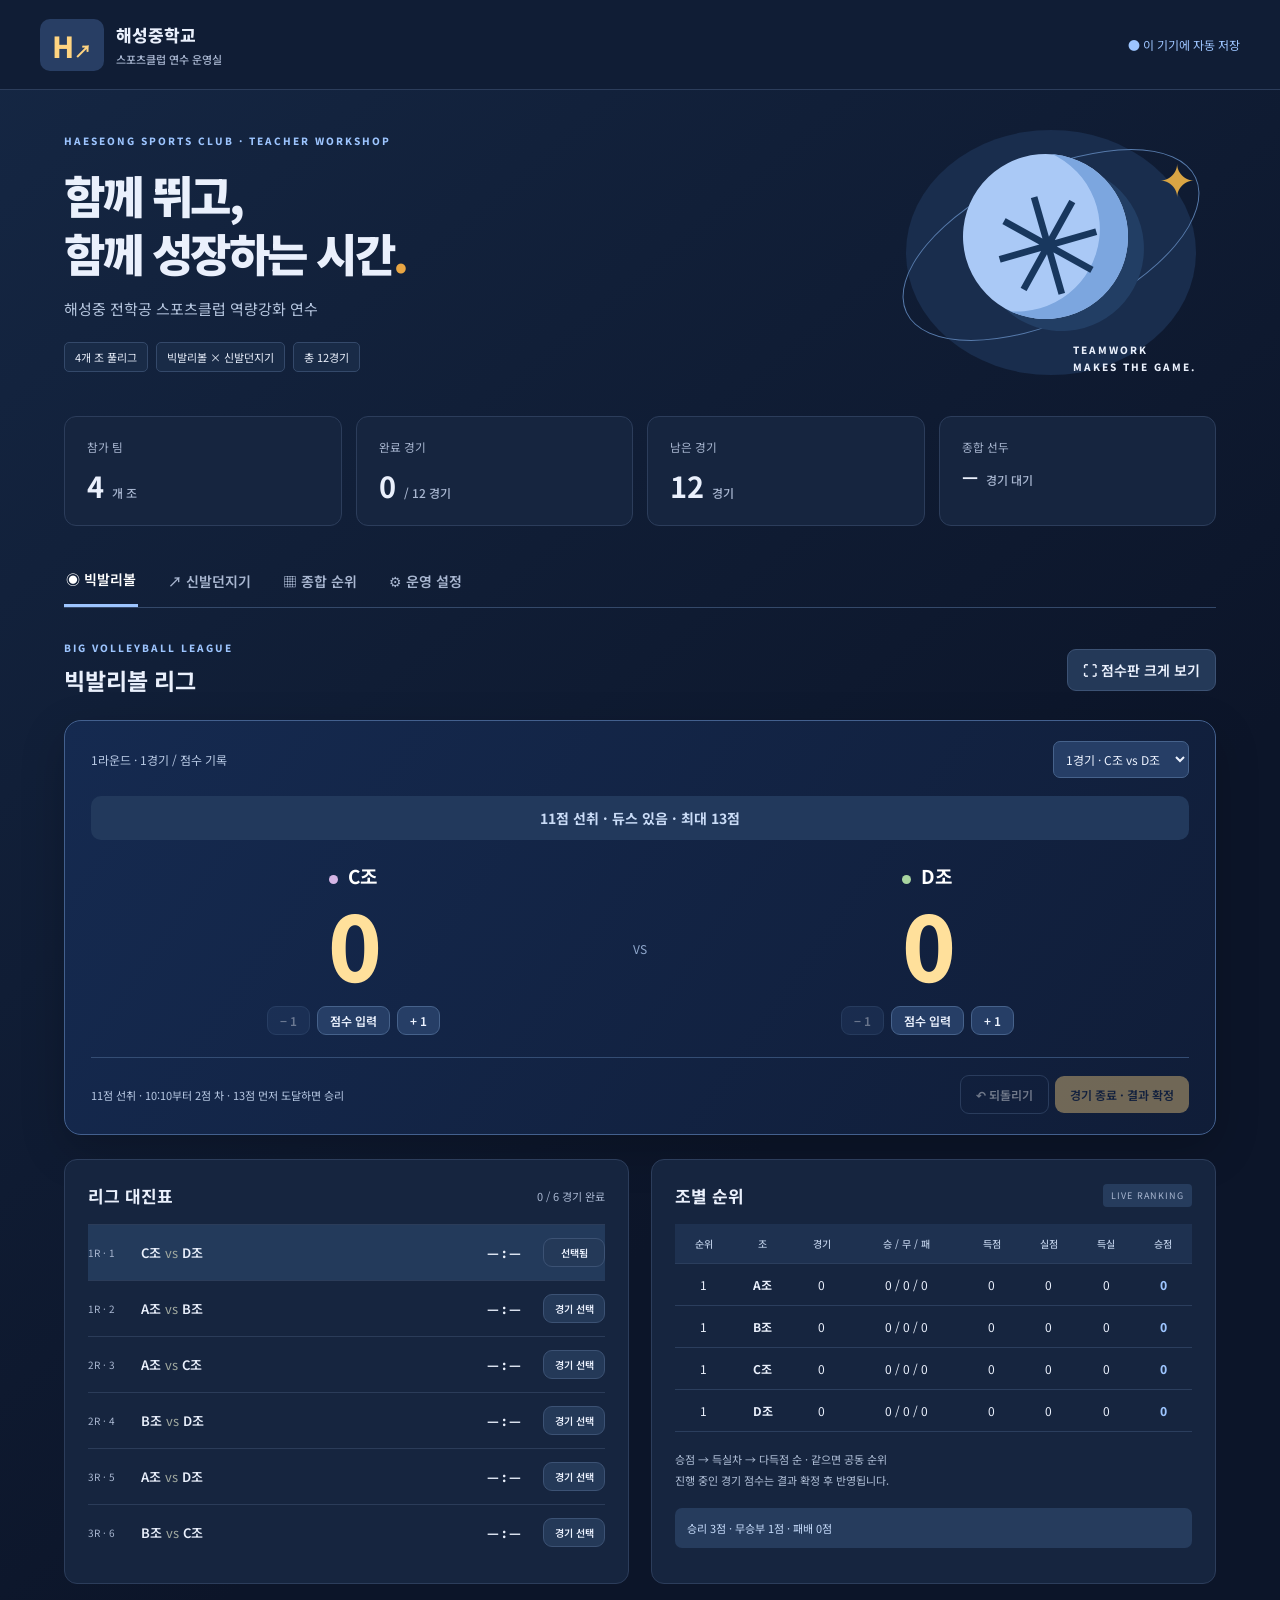
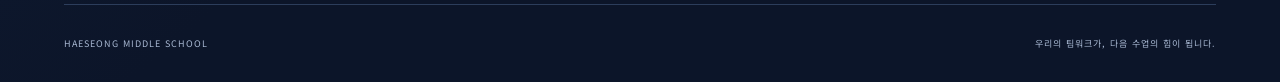
==== haeseong-league/index.html @ 8033c62f "Publish Haeseong sports workshop league app" ====
<!doctype html>
<html lang="ko"><head><meta charset="utf-8"><meta name="viewport" content="width=device-width, initial-scale=1"><meta name="theme-color" content="#101c36"><title>해성중 · 스포츠클럽 리그</title><link rel="stylesheet" href="styles.css"><link rel="stylesheet" href="navy.css"></head>
<body><header class="top"><a class="brand" href="#"><span class="logo">H<span>↗</span></span><span>해성중학교<small>스포츠클럽 연수 운영실</small></span></a><span class="save" id="saveStatus">● 이 기기에 자동 저장</span></header>
<main><section class="hero"><div><div class="eyebrow">HAESEONG SPORTS CLUB · TEACHER WORKSHOP</div><h1>함께 뛰고,<br>함께 성장하는 시간<span>.</span></h1><p>해성중 전학공 스포츠클럽 역량강화 연수</p><div class="tags"><span>4개 조 풀리그</span><span>빅발리볼 × 신발던지기</span><span>총 12경기</span></div></div><div class="hero-art" aria-hidden="true"><div class="orbit"></div><div class="ball">✳</div><span class="art-label">TEAMWORK<br>MAKES THE GAME.</span><span class="star">✦</span></div></section>
<section class="stats" id="stats"></section><nav class="tabs" aria-label="종목 선택"><button class="active" data-tab="volley">◉ 빅발리볼</button><button data-tab="shoe">↗ 신발던지기</button><button data-tab="overall">▦ 종합 순위</button><button data-tab="settings">⚙ 운영 설정</button></nav>
<div id="sportView"><div class="section-heading"><div><span class="eyebrow" id="sportCaption">BIG VOLLEYBALL LEAGUE</span><h2 id="sportTitle">빅발리볼 리그</h2></div><button id="fullScreen">⛶ 점수판 크게 보기</button></div>
<section class="scoreboard" id="scoreboard"><div class="board-top"><span id="matchLabel"></span><select id="matchSelect" aria-label="점수판 경기 선택"></select><button id="exitFull">크게 보기 닫기</button></div><div id="gameOutcome" class="game-outcome" role="status" aria-live="polite"></div><div class="score-teams" id="scoreTeams"></div><div class="board-bottom"><span id="boardHint">점수를 누르면 1점씩 올라갑니다.</span><div><button id="undo">↶ 되돌리기</button><button class="finish" id="finish">경기 종료 · 결과 확정</button></div></div></section>
<div class="league-grid"><section class="panel"><div class="panel-title"><h3>리그 대진표</h3><span id="progress"></span></div><div id="schedule"></div></section><section class="panel"><div class="panel-title"><h3>조별 순위</h3><span class="pill">LIVE RANKING</span></div><div id="standings" class="table-wrap"></div><p class="note">승점 → 득실차 → 다득점 순 · 같으면 공동 순위<br>진행 중인 경기 점수는 결과 확정 후 반영됩니다.</p><div class="rule-box" id="ruleSummary"></div></section></div></div>
<section id="overallView" hidden class="panel"><div class="panel-title"><div><span class="eyebrow">ALL TOGETHER</span><h2>종합 순위</h2></div><button id="csv">결과 CSV 저장</button></div><p class="note">두 종목의 승점을 합산합니다. 종합 승점이 같으면 공동 순위입니다.</p><div id="overallTable" class="table-wrap"></div><button id="print">대진표 · 순위 인쇄</button></section>
<section id="settingsView" hidden class="panel"><h2>연수 운영 설정</h2><p class="note">승점 변경 시 확정된 경기의 순위도 다시 계산합니다.</p><form id="settingsForm"><div class="settings-grid"><label>승리 승점<input id="win" type="number" min="0" max="100" required></label><label>무승부 승점<input id="draw" type="number" min="0" max="100" required></label><label>패배 승점<input id="loss" type="number" min="0" max="100" required></label></div><button class="primary">설정 저장</button></form><div class="help"><h3>운영 방법</h3><p>① 대진표에서 경기를 선택합니다. ② 점수판 또는 점수 직접 입력으로 기록합니다. ③ 경기 종료 후 결과를 확정하면 승점과 순위가 갱신됩니다.</p><p>신발던지기는 현장에서 정한 방식으로 집계한 조별 점수를 입력하세요. 빅발리볼은 11점 선취, 10:10부터 2점 차로 승리하며 최대 13점까지만 진행합니다. 12:12에서는 다음 1점으로 승리합니다. 승리 표시 후 결과 확정 버튼을 누르면 승점에 반영됩니다. 신발던지기는 높은 점수가 승리하며 동점 확정을 허용합니다.</p><p>기록은 현재 브라우저에 저장됩니다. 다른 기기와 자동 공유되지 않으므로 백업 파일을 활용하세요.</p></div><div class="actions"><button id="backup">기록 백업</button><label class="file-button">백업 불러오기<input type="file" id="restore" accept="application/json,.json" hidden></label><button class="danger" id="reset">전체 기록 초기화</button></div></section>
<section id="printArea"></section><footer>HAESEONG MIDDLE SCHOOL <span>우리의 팀워크가, 다음 수업의 힘이 됩니다.</span></footer></main><div id="toast" role="status"></div><script src="league.js"></script><script src="app.js"></script></body></html>
---- haeseong-league/styles.css ----
@import url('https://fonts.googleapis.com/css2?family=Noto+Sans+KR:wght@400;500;600;700;800;900&display=swap');
:root{--ink:#18332b;--green:#22654b;--paper:#f5f6f0;--muted:#79847b;--line:#e3e7dd}*{box-sizing:border-box}body{margin:0;background:var(--paper);color:var(--ink);font-family:'Noto Sans KR',system-ui,sans-serif;font-size:14px}button,input,select{font:inherit}button,.file-button{cursor:pointer;border:1px solid #dce3d8;border-radius:9px;background:white;color:var(--ink);padding:10px 15px;font-weight:600}button:hover,.file-button:hover{filter:brightness(.95)}button:disabled{opacity:.4;cursor:default}button:focus-visible,a:focus-visible,input:focus-visible{outline:3px solid #dfa636;outline-offset:3px}button.primary{background:var(--green);color:white}.top{height:90px;border-bottom:1px solid var(--line);display:flex;align-items:center;justify-content:space-between;padding:0 max(24px,calc((100vw - 1200px)/2))}.brand{display:flex;align-items:center;gap:12px;text-decoration:none;color:var(--ink);font-weight:800;font-size:17px}.brand small{display:block;font-size:11px;color:var(--muted);font-weight:500;margin-top:4px}.logo{background:var(--ink);color:#e7fba8;border-radius:10px;padding:5px 12px;font-size:29px}.logo span{font-size:18px}.save{font-size:12px;color:var(--green)}main{max-width:1200px;margin:auto;padding:38px 24px 0}.hero{display:flex;justify-content:space-between;align-items:center;min-height:272px;padding:0 20px 24px 0;overflow:hidden}.eyebrow{font-size:10px;font-weight:800;letter-spacing:2px;color:var(--green)}h1{font-size:45px;letter-spacing:-2.5px;line-height:1.3;margin:18px 0 12px;font-weight:900}h1 span{color:#e9a643}.hero p{color:#667468;font-size:15px}.tags{display:flex;gap:8px;margin-top:23px}.tags span{border:1px solid #dbe1d4;padding:6px 10px;border-radius:5px;font-size:11px}.hero-art{position:relative;width:290px;height:245px;background:#edf0e4;border-radius:50%}.ball{position:absolute;left:57px;top:24px;width:165px;height:165px;border-radius:50%;background:#d9eea0;box-shadow:inset -25px -15px 0 #c5de88,12px 16px 0 #dce2cf;font-size:138px;line-height:165px;text-align:center;color:#254b35;transform:rotate(-16deg)}.orbit{position:absolute;width:320px;height:150px;border:1px solid #aabb9d;transform:rotate(-25deg);border-radius:50%;top:40px;left:-15px}.star{position:absolute;right:0;top:15px;color:#d9a544;font-size:45px}.art-label{position:absolute;bottom:0;right:0;letter-spacing:2px;font-size:10px;line-height:1.7;font-weight:800}.stats{display:grid;grid-template-columns:repeat(4,1fr);gap:14px;margin:16px 0 28px}.stat{background:white;border:1px solid var(--line);border-radius:12px;padding:19px 22px}.stat small{color:var(--muted)}.stat strong{display:block;font-size:29px;margin-top:8px}.stat strong span{font-size:12px;font-weight:500;color:var(--muted);margin-left:8px}.tabs{display:flex;border-bottom:1px solid #d7ded0;gap:28px;margin-bottom:28px}.tabs button{border:0;background:none;border-radius:0;color:var(--muted);padding:15px 2px}.tabs button.active{color:var(--ink);border-bottom:3px solid var(--green)}.section-heading,.panel-title{display:flex;justify-content:space-between;align-items:center;gap:12px;margin-bottom:16px}h2{font-size:23px;margin:7px 0}h3{font-size:17px;margin:0}.scoreboard{background:#17362d;color:#fff;border-radius:17px;overflow:hidden;margin-bottom:24px;padding:20px 26px}.board-top{display:flex;justify-content:space-between;align-items:center;gap:10px;font-size:12px;color:#bfd2c2}.board-top select{background:#29473b;border:1px solid #526858;color:white;border-radius:7px;padding:8px;max-width:60%}.score-teams{display:grid;grid-template-columns:1fr 50px 1fr;align-items:center;text-align:center;padding:22px 0}.versus{font-size:12px;color:#7f9b8a}.team-label{font-size:19px;font-weight:700}.team-label i{display:inline-block;width:9px;height:9px;border-radius:50%;margin-right:10px;background:var(--team)}.score{display:block;margin:auto;border:0;background:none;color:#e5f6b3;font-size:90px;line-height:1.2;font-weight:800;letter-spacing:-3px;padding:0 24px}.adjust{display:flex;justify-content:center;gap:7px;margin-top:9px}.adjust button{background:#29483c;color:#d6e5da;border-color:#3f5c4b;padding:5px 12px;font-size:12px}.board-bottom{border-top:1px solid #355345;padding-top:17px;display:flex;align-items:center;justify-content:space-between;gap:15px;font-size:11px;color:#a9c2b2}.board-bottom button{background:transparent;border-color:#456151;color:white;font-size:12px}.board-bottom .finish{background:#dff1ae;color:#193528;border:0;margin-left:6px}.league-grid{display:grid;grid-template-columns:1fr 1fr;gap:22px}.panel{background:white;border:1px solid var(--line);border-radius:13px;padding:23px}.panel-title>span{font-size:11px;color:var(--muted)}.pill{background:#eff4e8;padding:5px 8px;border-radius:4px;font-size:9px!important;letter-spacing:1px}.match{display:grid;grid-template-columns:45px 1fr 62px 62px;gap:8px;align-items:center;padding:13px 0;border-top:1px solid #edf0e8}.match .round{font-size:10px;color:var(--muted)}.match .teams{font-size:13px;font-weight:600}.match .result{font-size:13px;font-weight:800;text-align:center}.match button{font-size:10px;padding:6px}.match.selected{background:#f3f7ec}.match.done .result{color:var(--green)}.table-wrap{overflow:auto}table{width:100%;border-collapse:collapse;white-space:nowrap;font-size:12px;text-align:center}th{font-size:10px;color:var(--muted);font-weight:500;background:#f7f8f4}th,td{padding:12px 6px;border-bottom:1px solid #eef1e8}td:last-child{font-weight:800;color:var(--green)}.note{font-size:11px;line-height:1.9;color:var(--muted);margin:17px 0}.rule-box{padding:12px;background:#f4f6ed;border-radius:7px;font-size:11px;color:#5b7057}.settings-grid{display:grid;grid-template-columns:repeat(3,1fr);gap:18px;margin:25px 0}label input{display:block;padding:10px;border:1px solid var(--line);border-radius:8px;width:100%;margin-top:8px}.help{max-width:750px;line-height:1.9;margin:30px 0;color:#657363}.actions{display:flex;gap:10px;flex-wrap:wrap}.danger{color:#b33f38}footer{display:flex;justify-content:space-between;font-size:9px;color:#8a9589;letter-spacing:1px;padding:32px 0;margin-top:20px;border-top:1px solid var(--line)}#toast{position:fixed;bottom:24px;left:50%;transform:translateX(-50%);background:#102b22;color:white;padding:13px 22px;border-radius:10px;z-index:100;display:none}#exitFull,#printArea{display:none}.scoreboard:fullscreen{display:flex;flex-direction:column;justify-content:space-around;border-radius:0;padding:4vh 5vw}.scoreboard:fullscreen .score{font-size:25vh}.scoreboard:fullscreen .team-label{font-size:5vh}.scoreboard:fullscreen #exitFull{display:block}.scoreboard:fullscreen .board-bottom{font-size:16px}[hidden]{display:none!important}@media(max-width:750px){main{padding:25px 16px 0}.top{padding:0 16px;height:76px}.save{font-size:9px}.hero{min-height:240px;padding-right:0}.hero-art{display:none}h1{font-size:36px}.stats{grid-template-columns:repeat(2,1fr);gap:10px}.stat{padding:14px}.tabs{gap:0;justify-content:space-between}.tabs button{font-size:12px}.league-grid{grid-template-columns:1fr}.scoreboard{padding:18px 14px}.score{font-size:72px}.board-bottom{align-items:flex-start;flex-direction:column}.board-bottom>div{width:100%;display:flex}.finish{flex:1}.section-heading>button{font-size:10px;padding:8px}.panel{padding:18px}footer{line-height:1.9;flex-direction:column}.settings-grid{gap:10px}.tags{gap:5px}.tags span{font-size:10px}.score-teams{grid-template-columns:1fr 20px 1fr}}
@media print{body{background:white}.top,.hero,.stats,.tabs,#sportView,#overallView,#settingsView,footer,#toast{display:none!important}#printArea{display:block}main{max-width:none;padding:0}#printArea section{break-inside:avoid;margin-bottom:25px}th,td{padding:7px}h1{font-size:24px}}
.app-dialog{border:0;border-radius:16px;max-width:440px;width:90%;padding:26px;color:#18332b;box-shadow:0 20px 90px #0004}.app-dialog::backdrop{background:#102b2299}.app-dialog p{white-space:pre-line;line-height:1.9;margin-top:0}.app-dialog input{width:100%;padding:12px;margin-bottom:20px;border:1px solid #ccd5c5;border-radius:8px}.app-dialog .actions{justify-content:flex-end}.app-dialog button:last-child{background:#22654b;color:white}
---- haeseong-league/navy.css ----
:root{--ink:#eaf0fc;--green:#9dc5ff;--paper:#0c1529;--muted:#a9b7d1;--line:#2c3d5b}
body{background:linear-gradient(140deg,#152744,#0c1529 65%);min-height:100vh}.top{background:#101d35}.logo{background:#283e64;color:#ffd481}.hero p,.help{color:#b6c6df}.hero-art{background:#192d4d}.ball{background:#aac9f6;color:#18375e;box-shadow:inset -25px -15px 0 #7ca6df,12px 16px 0 #223e64}.orbit{border-color:#577bac}.tags span,.tabs{border-color:#34496a}.tags span{background:#192b47}.stat,.panel{background:#16253f;border-color:#2c3d5b}button,.file-button{background:#243958;color:#edf3ff;border-color:#3c5274}.tabs button.active{color:#fff}.scoreboard{background:linear-gradient(125deg,#152a50,#101d38);border:1px solid #43608e;box-shadow:0 15px 45px #0003}.board-top,.board-bottom{color:#b8c9e4}.board-top select,.adjust button{background:#263e66;border-color:#46628b;color:#edf3ff}.score{color:#ffe09b}.score:disabled{opacity:1}.versus{color:#91a9ce}.board-bottom{border-color:#344d74}.board-bottom button{border-color:#50688e}.board-bottom .finish{background:#ffd582;color:#162543}.pill,.rule-box{background:#263c5d;color:#c8ddfc}.match{border-color:#2b3c59}.match.selected{background:#233a5b}.match.done .result{color:#ffd582}th{background:#1e3150;color:#b9c9e2}th,td{border-color:#2b3e5d}.help,.note{color:#b1c0d8}.settings-grid input,.app-dialog input{background:#10203a;color:#f2f6ff;border-color:#40597e}.app-dialog{background:#1b2f4f;color:#f0f5ff}.app-dialog::backdrop{background:#060f22bb}.app-dialog button:last-child,button.primary{background:#a9ceff;color:#14233e}#toast{background:#324d76;color:#fff}.danger{color:#ffb3af}footer{color:#a8b8d2}.game-outcome{margin:18px 0 0;padding:12px 16px;border-radius:10px;text-align:center;background:#22395c;color:#cadcf7;font-size:14px;font-weight:700}.game-outcome.deuce{background:#3b3158;color:#edd2ff;border:1px solid #9475c3}.game-outcome.won{background:#ffda8b;color:#14233d;font-size:25px;font-weight:900;box-shadow:0 0 25px #ffd58222}.scoreboard:fullscreen .game-outcome.won{font-size:5vh}.scoreboard:fullscreen .score{font-size:22vh}@media print{body{background:white;color:#14233e}th{background:#eee;color:#333}td:last-child{color:#14233e}}
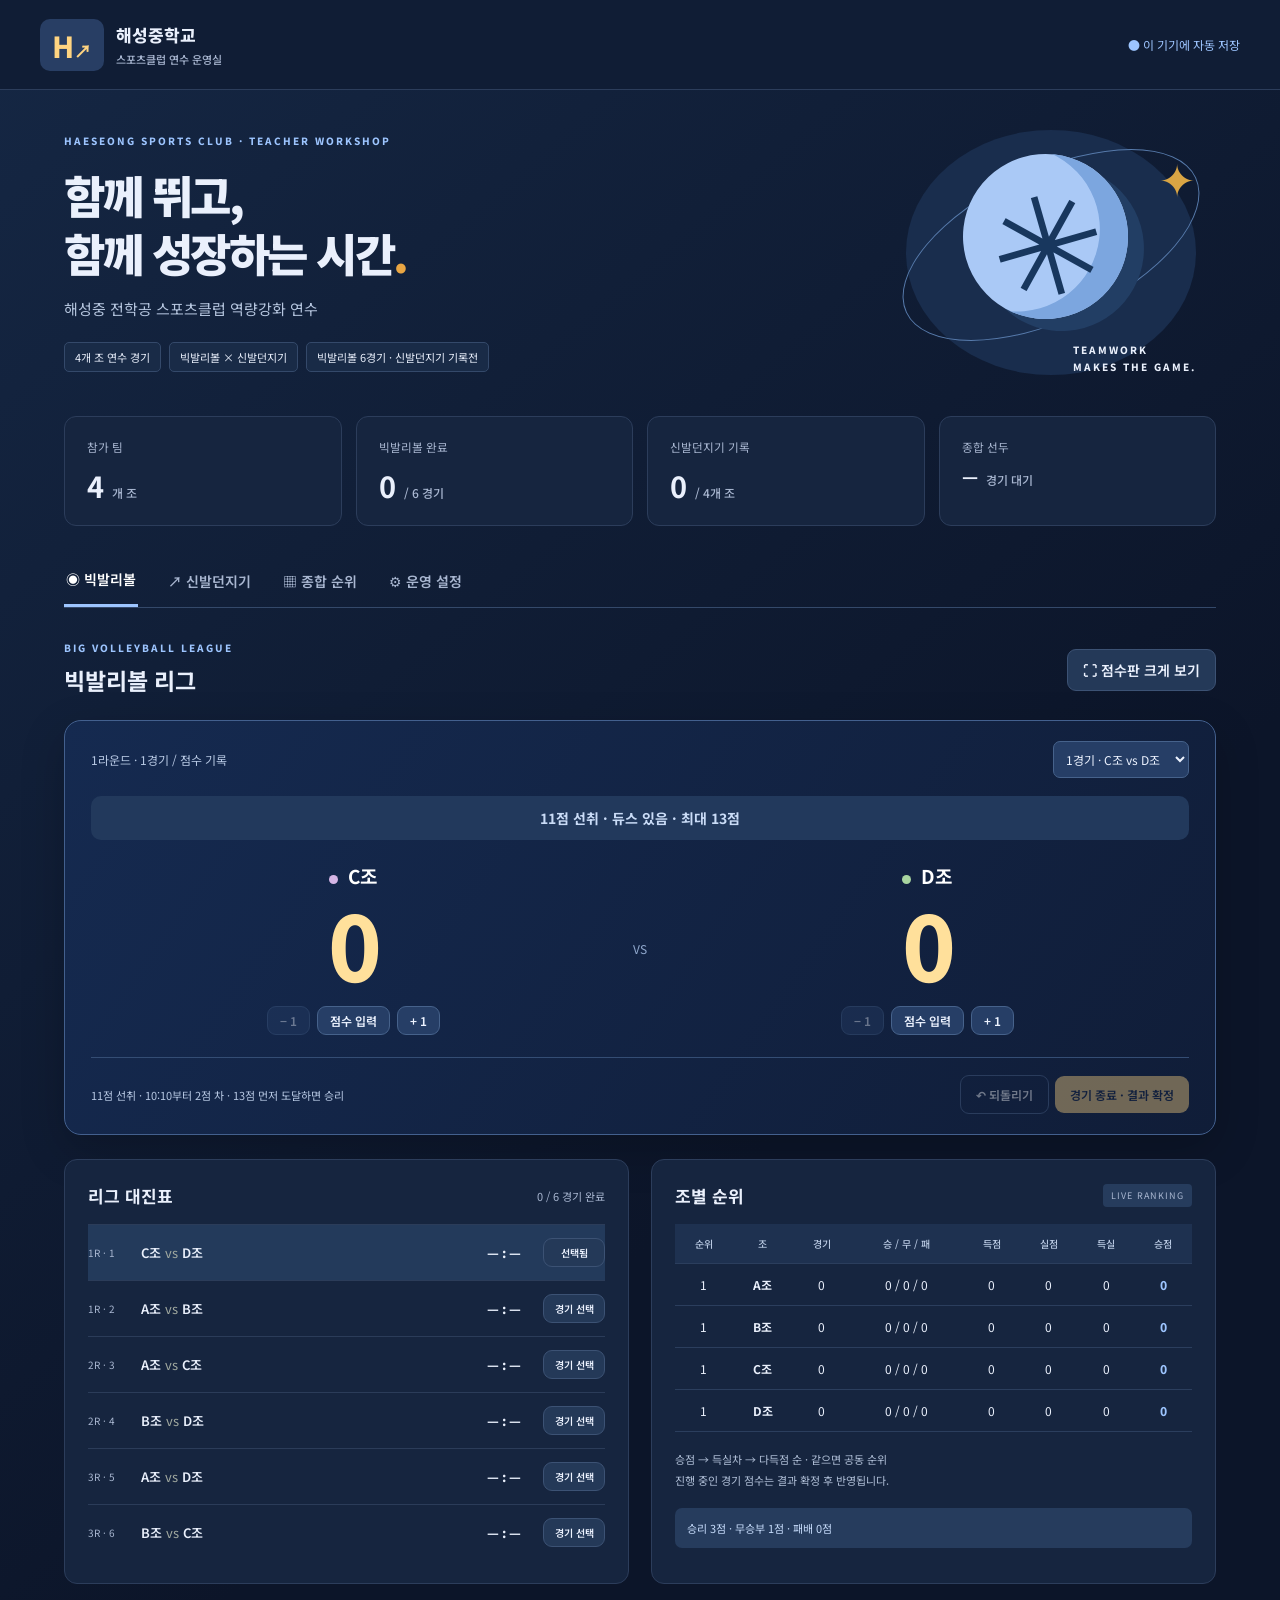
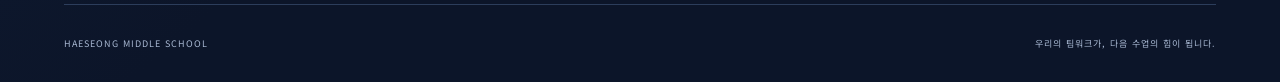
==== commit c347d733: "Change shoe toss to team record competition" ====
--- a/haeseong-league/index.html
+++ b/haeseong-league/index.html
@@ -1,12 +1,12 @@
 <!doctype html>
 <html lang="ko"><head><meta charset="utf-8"><meta name="viewport" content="width=device-width, initial-scale=1"><meta name="theme-color" content="#101c36"><title>해성중 · 스포츠클럽 리그</title><link rel="stylesheet" href="styles.css"><link rel="stylesheet" href="navy.css"></head>
 <body><header class="top"><a class="brand" href="#"><span class="logo">H<span>↗</span></span><span>해성중학교<small>스포츠클럽 연수 운영실</small></span></a><span class="save" id="saveStatus">● 이 기기에 자동 저장</span></header>
-<main><section class="hero"><div><div class="eyebrow">HAESEONG SPORTS CLUB · TEACHER WORKSHOP</div><h1>함께 뛰고,<br>함께 성장하는 시간<span>.</span></h1><p>해성중 전학공 스포츠클럽 역량강화 연수</p><div class="tags"><span>4개 조 풀리그</span><span>빅발리볼 × 신발던지기</span><span>총 12경기</span></div></div><div class="hero-art" aria-hidden="true"><div class="orbit"></div><div class="ball">✳</div><span class="art-label">TEAMWORK<br>MAKES THE GAME.</span><span class="star">✦</span></div></section>
+<main><section class="hero"><div><div class="eyebrow">HAESEONG SPORTS CLUB · TEACHER WORKSHOP</div><h1>함께 뛰고,<br>함께 성장하는 시간<span>.</span></h1><p>해성중 전학공 스포츠클럽 역량강화 연수</p><div class="tags"><span>4개 조 연수 경기</span><span>빅발리볼 × 신발던지기</span><span>빅발리볼 6경기 · 신발던지기 기록전</span></div></div><div class="hero-art" aria-hidden="true"><div class="orbit"></div><div class="ball">✳</div><span class="art-label">TEAMWORK<br>MAKES THE GAME.</span><span class="star">✦</span></div></section>
 <section class="stats" id="stats"></section><nav class="tabs" aria-label="종목 선택"><button class="active" data-tab="volley">◉ 빅발리볼</button><button data-tab="shoe">↗ 신발던지기</button><button data-tab="overall">▦ 종합 순위</button><button data-tab="settings">⚙ 운영 설정</button></nav>
 <div id="sportView"><div class="section-heading"><div><span class="eyebrow" id="sportCaption">BIG VOLLEYBALL LEAGUE</span><h2 id="sportTitle">빅발리볼 리그</h2></div><button id="fullScreen">⛶ 점수판 크게 보기</button></div>
 <section class="scoreboard" id="scoreboard"><div class="board-top"><span id="matchLabel"></span><select id="matchSelect" aria-label="점수판 경기 선택"></select><button id="exitFull">크게 보기 닫기</button></div><div id="gameOutcome" class="game-outcome" role="status" aria-live="polite"></div><div class="score-teams" id="scoreTeams"></div><div class="board-bottom"><span id="boardHint">점수를 누르면 1점씩 올라갑니다.</span><div><button id="undo">↶ 되돌리기</button><button class="finish" id="finish">경기 종료 · 결과 확정</button></div></div></section>
 <div class="league-grid"><section class="panel"><div class="panel-title"><h3>리그 대진표</h3><span id="progress"></span></div><div id="schedule"></div></section><section class="panel"><div class="panel-title"><h3>조별 순위</h3><span class="pill">LIVE RANKING</span></div><div id="standings" class="table-wrap"></div><p class="note">승점 → 득실차 → 다득점 순 · 같으면 공동 순위<br>진행 중인 경기 점수는 결과 확정 후 반영됩니다.</p><div class="rule-box" id="ruleSummary"></div></section></div></div>
-<section id="overallView" hidden class="panel"><div class="panel-title"><div><span class="eyebrow">ALL TOGETHER</span><h2>종합 순위</h2></div><button id="csv">결과 CSV 저장</button></div><p class="note">두 종목의 승점을 합산합니다. 종합 승점이 같으면 공동 순위입니다.</p><div id="overallTable" class="table-wrap"></div><button id="print">대진표 · 순위 인쇄</button></section>
-<section id="settingsView" hidden class="panel"><h2>연수 운영 설정</h2><p class="note">승점 변경 시 확정된 경기의 순위도 다시 계산합니다.</p><form id="settingsForm"><div class="settings-grid"><label>승리 승점<input id="win" type="number" min="0" max="100" required></label><label>무승부 승점<input id="draw" type="number" min="0" max="100" required></label><label>패배 승점<input id="loss" type="number" min="0" max="100" required></label></div><button class="primary">설정 저장</button></form><div class="help"><h3>운영 방법</h3><p>① 대진표에서 경기를 선택합니다. ② 점수판 또는 점수 직접 입력으로 기록합니다. ③ 경기 종료 후 결과를 확정하면 승점과 순위가 갱신됩니다.</p><p>신발던지기는 현장에서 정한 방식으로 집계한 조별 점수를 입력하세요. 빅발리볼은 11점 선취, 10:10부터 2점 차로 승리하며 최대 13점까지만 진행합니다. 12:12에서는 다음 1점으로 승리합니다. 승리 표시 후 결과 확정 버튼을 누르면 승점에 반영됩니다. 신발던지기는 높은 점수가 승리하며 동점 확정을 허용합니다.</p><p>기록은 현재 브라우저에 저장됩니다. 다른 기기와 자동 공유되지 않으므로 백업 파일을 활용하세요.</p></div><div class="actions"><button id="backup">기록 백업</button><label class="file-button">백업 불러오기<input type="file" id="restore" accept="application/json,.json" hidden></label><button class="danger" id="reset">전체 기록 초기화</button></div></section>
-<section id="printArea"></section><footer>HAESEONG MIDDLE SCHOOL <span>우리의 팀워크가, 다음 수업의 힘이 됩니다.</span></footer></main><div id="toast" role="status"></div><script src="league.js"></script><script src="app.js"></script></body></html>
+<section id="recordView" hidden class="panel"><div class="panel-title"><div><span class="eyebrow">SHOE TOSS RECORD</span><h2>신발던지기 기록전</h2></div></div><p class="note">조별 최종 기록으로 순위를 정합니다. 빈칸은 미입력, 0은 유효한 기록입니다. 같은 기록은 공동 순위(1·1·3·4위)로 동일 승점을 받습니다.</p><div class="actions"><label>기록 단위 <select id="recordUnit"><option>cm</option><option>m</option><option>점</option><option>초</option></select></label><label>순위 기준 <select id="recordDirection"><option value="high">높은 기록 우승</option><option value="low">낮은 기록 우승</option></select></label></div><div id="recordInputs" class="settings-grid record-grid"></div><h3>순위별 종합 반영 승점</h3><div id="recordPoints" class="settings-grid record-grid"></div><div class="actions"><button id="recordUndo">↶ 되돌리기</button><button id="recordFinish" class="primary">기록전 결과 확정</button></div><div id="recordOutcome" role="status"></div><div id="recordRanking" class="table-wrap"></div><p class="note">4개 조의 기록을 모두 입력하고 결과를 확정하면 종합 순위에 반영됩니다. 단위 변경 시 숫자는 자동 환산되지 않습니다.</p></section><section id="overallView" hidden class="panel"><div class="panel-title"><div><span class="eyebrow">ALL TOGETHER</span><h2>종합 순위</h2></div><button id="csv">결과 CSV 저장</button></div><p class="note">두 종목의 승점을 합산합니다. 종합 승점이 같으면 공동 순위입니다.</p><div id="overallTable" class="table-wrap"></div><button id="print">대진표 · 순위 인쇄</button></section>
+<section id="settingsView" hidden class="panel"><h2>연수 운영 설정</h2><p class="note">승점 변경 시 확정된 경기의 순위도 다시 계산합니다.</p><form id="settingsForm"><div class="settings-grid"><label>승리 승점<input id="win" type="number" min="0" max="100" required></label><label>무승부 승점<input id="draw" type="number" min="0" max="100" required></label><label>패배 승점<input id="loss" type="number" min="0" max="100" required></label></div><button class="primary">설정 저장</button></form><div class="help"><h3>운영 방법</h3><p>① 대진표에서 경기를 선택합니다. ② 점수판 또는 점수 직접 입력으로 기록합니다. ③ 경기 종료 후 결과를 확정하면 승점과 순위가 갱신됩니다.</p><p>신발던지기는 조별 최종 기록을 입력하는 기록전입니다. 기본값은 거리(cm), 높은 기록 우승, 순위별 승점 9·6·3·0점이며 기록전 화면에서 변경할 수 있습니다. 빅발리볼은 11점 선취, 10:10부터 2점 차로 승리하며 최대 13점까지만 진행합니다. 12:12에서는 다음 1점으로 승리합니다. 승리 표시 후 결과 확정 버튼을 누르면 승점에 반영됩니다. 같은 기록은 공동 순위이며 다음 순위는 건너뜁니다(1·1·3·4위). 이전 신발던지기 리그 기록은 백업에 보관되며 종합 순위에는 반영하지 않습니다.</p><p>기록은 현재 브라우저에 저장됩니다. 다른 기기와 자동 공유되지 않으므로 백업 파일을 활용하세요.</p></div><div class="actions"><button id="backup">기록 백업</button><label class="file-button">백업 불러오기<input type="file" id="restore" accept="application/json,.json" hidden></label><button class="danger" id="reset">전체 기록 초기화</button></div></section>
+<section id="printArea"></section><footer>HAESEONG MIDDLE SCHOOL <span>우리의 팀워크가, 다음 수업의 힘이 됩니다.</span></footer></main><div id="toast" role="status"></div><script src="league.js"></script><script src="record-ui.js"></script><script src="app.js"></script></body></html>
 
--- a/haeseong-league/navy.css
+++ b/haeseong-league/navy.css
@@ -1,2 +1,3 @@
 :root{--ink:#eaf0fc;--green:#9dc5ff;--paper:#0c1529;--muted:#a9b7d1;--line:#2c3d5b}
 body{background:linear-gradient(140deg,#152744,#0c1529 65%);min-height:100vh}.top{background:#101d35}.logo{background:#283e64;color:#ffd481}.hero p,.help{color:#b6c6df}.hero-art{background:#192d4d}.ball{background:#aac9f6;color:#18375e;box-shadow:inset -25px -15px 0 #7ca6df,12px 16px 0 #223e64}.orbit{border-color:#577bac}.tags span,.tabs{border-color:#34496a}.tags span{background:#192b47}.stat,.panel{background:#16253f;border-color:#2c3d5b}button,.file-button{background:#243958;color:#edf3ff;border-color:#3c5274}.tabs button.active{color:#fff}.scoreboard{background:linear-gradient(125deg,#152a50,#101d38);border:1px solid #43608e;box-shadow:0 15px 45px #0003}.board-top,.board-bottom{color:#b8c9e4}.board-top select,.adjust button{background:#263e66;border-color:#46628b;color:#edf3ff}.score{color:#ffe09b}.score:disabled{opacity:1}.versus{color:#91a9ce}.board-bottom{border-color:#344d74}.board-bottom button{border-color:#50688e}.board-bottom .finish{background:#ffd582;color:#162543}.pill,.rule-box{background:#263c5d;color:#c8ddfc}.match{border-color:#2b3c59}.match.selected{background:#233a5b}.match.done .result{color:#ffd582}th{background:#1e3150;color:#b9c9e2}th,td{border-color:#2b3e5d}.help,.note{color:#b1c0d8}.settings-grid input,.app-dialog input{background:#10203a;color:#f2f6ff;border-color:#40597e}.app-dialog{background:#1b2f4f;color:#f0f5ff}.app-dialog::backdrop{background:#060f22bb}.app-dialog button:last-child,button.primary{background:#a9ceff;color:#14233e}#toast{background:#324d76;color:#fff}.danger{color:#ffb3af}footer{color:#a8b8d2}.game-outcome{margin:18px 0 0;padding:12px 16px;border-radius:10px;text-align:center;background:#22395c;color:#cadcf7;font-size:14px;font-weight:700}.game-outcome.deuce{background:#3b3158;color:#edd2ff;border:1px solid #9475c3}.game-outcome.won{background:#ffda8b;color:#14233d;font-size:25px;font-weight:900;box-shadow:0 0 25px #ffd58222}.scoreboard:fullscreen .game-outcome.won{font-size:5vh}.scoreboard:fullscreen .score{font-size:22vh}@media print{body{background:white;color:#14233e}th{background:#eee;color:#333}td:last-child{color:#14233e}}
+.record-grid{grid-template-columns:repeat(4,1fr)}.record-card{padding:18px;background:#22395c;border-radius:12px;font-weight:700}.record-card input{font-size:26px}#recordView select{padding:9px;background:#263e66;color:white;border:1px solid #46628b;border-radius:8px}#recordRanking{margin-top:18px}@media(max-width:750px){.record-grid{grid-template-columns:repeat(2,1fr)}}@media print{#recordView{display:none!important}}
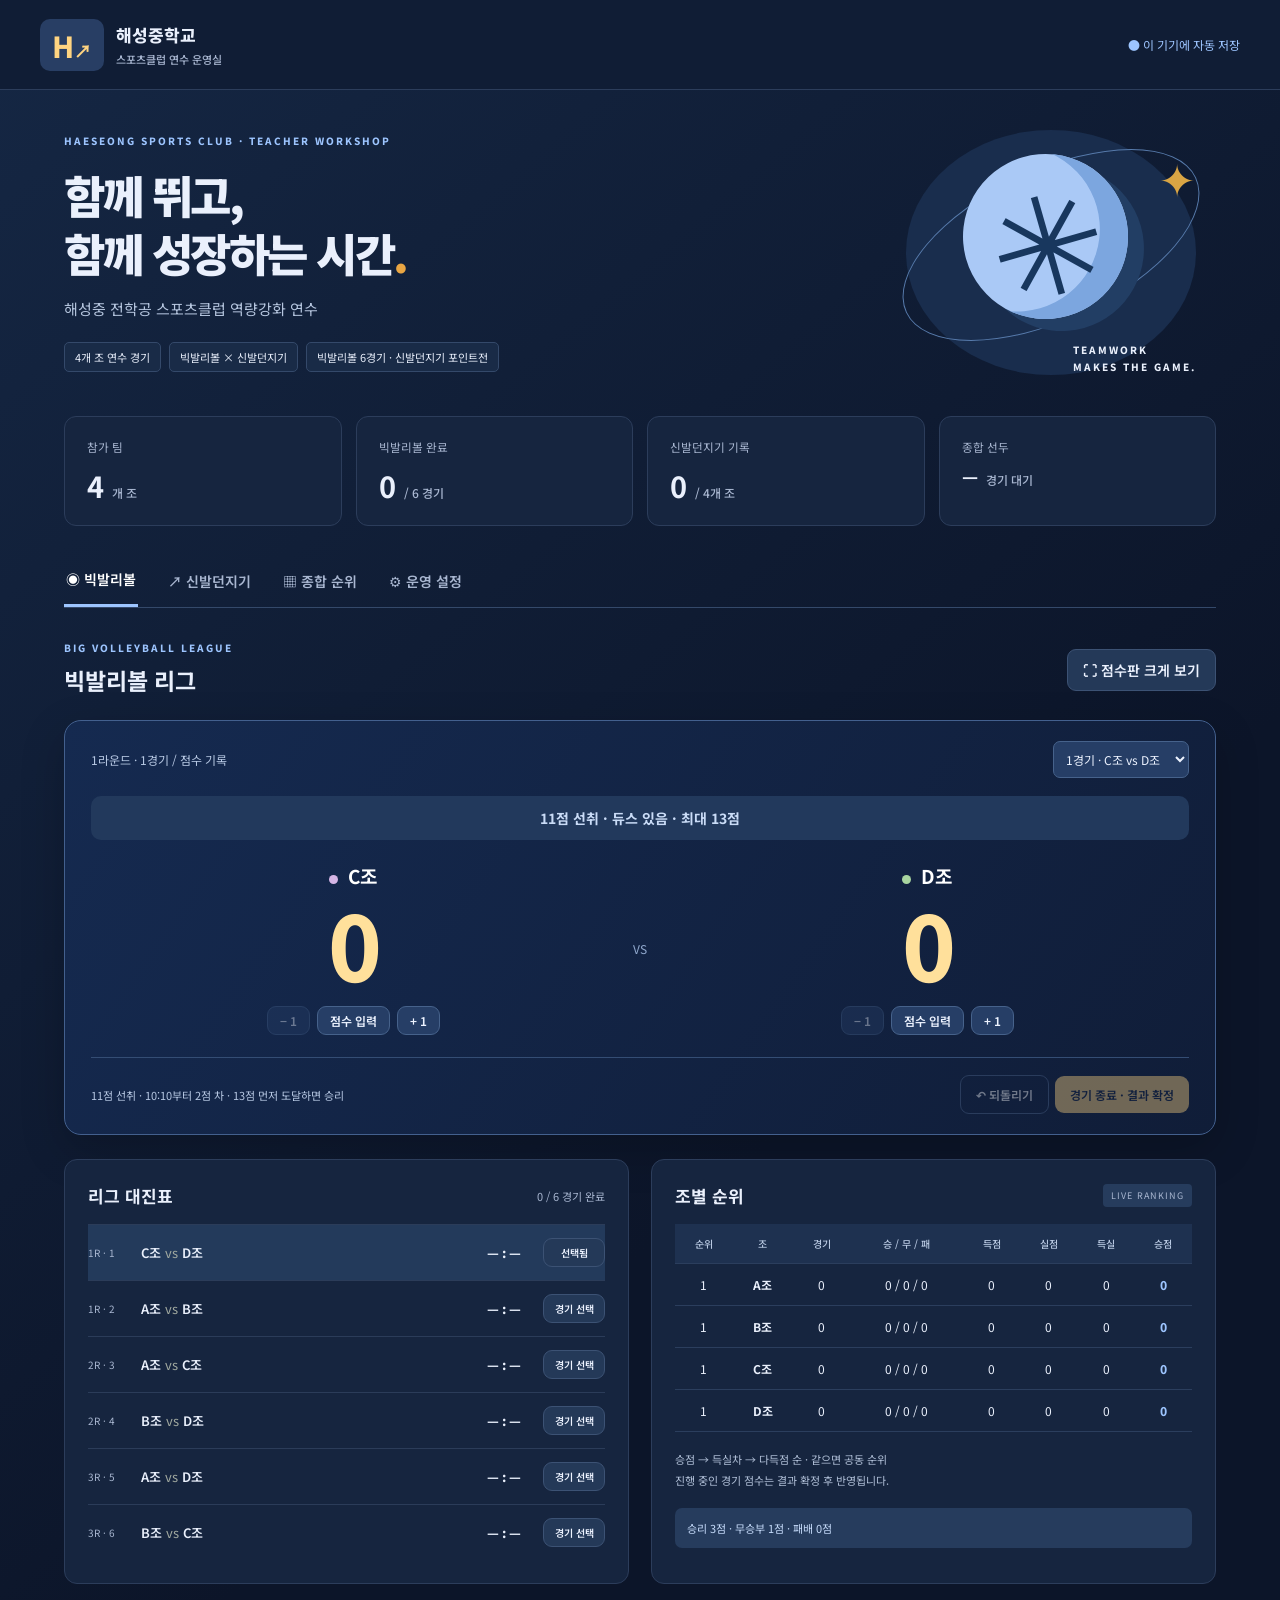
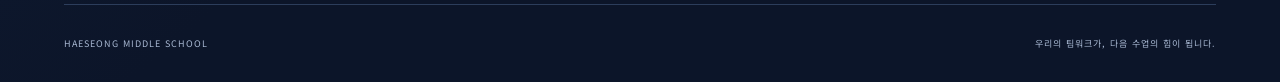
==== commit 5bc97cbd: "Use points-only scoring for shoe toss" ====
--- a/haeseong-league/index.html
+++ b/haeseong-league/index.html
@@ -1,12 +1,12 @@
 <!doctype html>
 <html lang="ko"><head><meta charset="utf-8"><meta name="viewport" content="width=device-width, initial-scale=1"><meta name="theme-color" content="#101c36"><title>해성중 · 스포츠클럽 리그</title><link rel="stylesheet" href="styles.css"><link rel="stylesheet" href="navy.css"></head>
 <body><header class="top"><a class="brand" href="#"><span class="logo">H<span>↗</span></span><span>해성중학교<small>스포츠클럽 연수 운영실</small></span></a><span class="save" id="saveStatus">● 이 기기에 자동 저장</span></header>
-<main><section class="hero"><div><div class="eyebrow">HAESEONG SPORTS CLUB · TEACHER WORKSHOP</div><h1>함께 뛰고,<br>함께 성장하는 시간<span>.</span></h1><p>해성중 전학공 스포츠클럽 역량강화 연수</p><div class="tags"><span>4개 조 연수 경기</span><span>빅발리볼 × 신발던지기</span><span>빅발리볼 6경기 · 신발던지기 기록전</span></div></div><div class="hero-art" aria-hidden="true"><div class="orbit"></div><div class="ball">✳</div><span class="art-label">TEAMWORK<br>MAKES THE GAME.</span><span class="star">✦</span></div></section>
+<main><section class="hero"><div><div class="eyebrow">HAESEONG SPORTS CLUB · TEACHER WORKSHOP</div><h1>함께 뛰고,<br>함께 성장하는 시간<span>.</span></h1><p>해성중 전학공 스포츠클럽 역량강화 연수</p><div class="tags"><span>4개 조 연수 경기</span><span>빅발리볼 × 신발던지기</span><span>빅발리볼 6경기 · 신발던지기 포인트전</span></div></div><div class="hero-art" aria-hidden="true"><div class="orbit"></div><div class="ball">✳</div><span class="art-label">TEAMWORK<br>MAKES THE GAME.</span><span class="star">✦</span></div></section>
 <section class="stats" id="stats"></section><nav class="tabs" aria-label="종목 선택"><button class="active" data-tab="volley">◉ 빅발리볼</button><button data-tab="shoe">↗ 신발던지기</button><button data-tab="overall">▦ 종합 순위</button><button data-tab="settings">⚙ 운영 설정</button></nav>
 <div id="sportView"><div class="section-heading"><div><span class="eyebrow" id="sportCaption">BIG VOLLEYBALL LEAGUE</span><h2 id="sportTitle">빅발리볼 리그</h2></div><button id="fullScreen">⛶ 점수판 크게 보기</button></div>
 <section class="scoreboard" id="scoreboard"><div class="board-top"><span id="matchLabel"></span><select id="matchSelect" aria-label="점수판 경기 선택"></select><button id="exitFull">크게 보기 닫기</button></div><div id="gameOutcome" class="game-outcome" role="status" aria-live="polite"></div><div class="score-teams" id="scoreTeams"></div><div class="board-bottom"><span id="boardHint">점수를 누르면 1점씩 올라갑니다.</span><div><button id="undo">↶ 되돌리기</button><button class="finish" id="finish">경기 종료 · 결과 확정</button></div></div></section>
 <div class="league-grid"><section class="panel"><div class="panel-title"><h3>리그 대진표</h3><span id="progress"></span></div><div id="schedule"></div></section><section class="panel"><div class="panel-title"><h3>조별 순위</h3><span class="pill">LIVE RANKING</span></div><div id="standings" class="table-wrap"></div><p class="note">승점 → 득실차 → 다득점 순 · 같으면 공동 순위<br>진행 중인 경기 점수는 결과 확정 후 반영됩니다.</p><div class="rule-box" id="ruleSummary"></div></section></div></div>
-<section id="recordView" hidden class="panel"><div class="panel-title"><div><span class="eyebrow">SHOE TOSS RECORD</span><h2>신발던지기 기록전</h2></div></div><p class="note">조별 최종 기록으로 순위를 정합니다. 빈칸은 미입력, 0은 유효한 기록입니다. 같은 기록은 공동 순위(1·1·3·4위)로 동일 승점을 받습니다.</p><div class="actions"><label>기록 단위 <select id="recordUnit"><option>cm</option><option>m</option><option>점</option><option>초</option></select></label><label>순위 기준 <select id="recordDirection"><option value="high">높은 기록 우승</option><option value="low">낮은 기록 우승</option></select></label></div><div id="recordInputs" class="settings-grid record-grid"></div><h3>순위별 종합 반영 승점</h3><div id="recordPoints" class="settings-grid record-grid"></div><div class="actions"><button id="recordUndo">↶ 되돌리기</button><button id="recordFinish" class="primary">기록전 결과 확정</button></div><div id="recordOutcome" role="status"></div><div id="recordRanking" class="table-wrap"></div><p class="note">4개 조의 기록을 모두 입력하고 결과를 확정하면 종합 순위에 반영됩니다. 단위 변경 시 숫자는 자동 환산되지 않습니다.</p></section><section id="overallView" hidden class="panel"><div class="panel-title"><div><span class="eyebrow">ALL TOGETHER</span><h2>종합 순위</h2></div><button id="csv">결과 CSV 저장</button></div><p class="note">두 종목의 승점을 합산합니다. 종합 승점이 같으면 공동 순위입니다.</p><div id="overallTable" class="table-wrap"></div><button id="print">대진표 · 순위 인쇄</button></section>
-<section id="settingsView" hidden class="panel"><h2>연수 운영 설정</h2><p class="note">승점 변경 시 확정된 경기의 순위도 다시 계산합니다.</p><form id="settingsForm"><div class="settings-grid"><label>승리 승점<input id="win" type="number" min="0" max="100" required></label><label>무승부 승점<input id="draw" type="number" min="0" max="100" required></label><label>패배 승점<input id="loss" type="number" min="0" max="100" required></label></div><button class="primary">설정 저장</button></form><div class="help"><h3>운영 방법</h3><p>① 대진표에서 경기를 선택합니다. ② 점수판 또는 점수 직접 입력으로 기록합니다. ③ 경기 종료 후 결과를 확정하면 승점과 순위가 갱신됩니다.</p><p>신발던지기는 조별 최종 기록을 입력하는 기록전입니다. 기본값은 거리(cm), 높은 기록 우승, 순위별 승점 9·6·3·0점이며 기록전 화면에서 변경할 수 있습니다. 빅발리볼은 11점 선취, 10:10부터 2점 차로 승리하며 최대 13점까지만 진행합니다. 12:12에서는 다음 1점으로 승리합니다. 승리 표시 후 결과 확정 버튼을 누르면 승점에 반영됩니다. 같은 기록은 공동 순위이며 다음 순위는 건너뜁니다(1·1·3·4위). 이전 신발던지기 리그 기록은 백업에 보관되며 종합 순위에는 반영하지 않습니다.</p><p>기록은 현재 브라우저에 저장됩니다. 다른 기기와 자동 공유되지 않으므로 백업 파일을 활용하세요.</p></div><div class="actions"><button id="backup">기록 백업</button><label class="file-button">백업 불러오기<input type="file" id="restore" accept="application/json,.json" hidden></label><button class="danger" id="reset">전체 기록 초기화</button></div></section>
+<section id="recordView" hidden class="panel"><div class="panel-title"><div><span class="eyebrow">SHOE TOSS POINTS</span><h2>신발던지기 포인트전</h2></div></div><p class="note">조별 합산 포인트로 순위를 정합니다. 빈칸은 미입력, 0점도 입력할 수 있습니다. 같은 점수는 공동 순위(1·1·3·4위)로 동일 승점을 받습니다.</p><div class="rule-box">포인트제 · 조별 합산 점수가 높을수록 상위 순위</div><div id="recordInputs" class="settings-grid record-grid"></div><h3>순위별 종합 반영 승점</h3><div id="recordPoints" class="settings-grid record-grid"></div><div class="actions"><button id="recordUndo">↶ 되돌리기</button><button id="recordFinish" class="primary">기록전 결과 확정</button></div><div id="recordOutcome" role="status"></div><div id="recordRanking" class="table-wrap"></div><p class="note">4개 조의 포인트를 모두 입력하고 결과를 확정하면 순위별 승점이 종합 순위에 반영됩니다.</p></section><section id="overallView" hidden class="panel"><div class="panel-title"><div><span class="eyebrow">ALL TOGETHER</span><h2>종합 순위</h2></div><button id="csv">결과 CSV 저장</button></div><p class="note">두 종목의 승점을 합산합니다. 종합 승점이 같으면 공동 순위입니다.</p><div id="overallTable" class="table-wrap"></div><button id="print">대진표 · 순위 인쇄</button></section>
+<section id="settingsView" hidden class="panel"><h2>연수 운영 설정</h2><p class="note">승점 변경 시 확정된 경기의 순위도 다시 계산합니다.</p><form id="settingsForm"><div class="settings-grid"><label>승리 승점<input id="win" type="number" min="0" max="100" required></label><label>무승부 승점<input id="draw" type="number" min="0" max="100" required></label><label>패배 승점<input id="loss" type="number" min="0" max="100" required></label></div><button class="primary">설정 저장</button></form><div class="help"><h3>운영 방법</h3><p>① 대진표에서 경기를 선택합니다. ② 점수판 또는 점수 직접 입력으로 기록합니다. ③ 경기 종료 후 결과를 확정하면 승점과 순위가 갱신됩니다.</p><p>신발던지기는 조별 합산 포인트(점)를 입력하며 높은 점수 순으로 순위를 정합니다. 순위별 종합 반영 승점은 기본 9·6·3·0점이며 변경할 수 있습니다. 빅발리볼은 11점 선취, 10:10부터 2점 차로 승리하며 최대 13점까지만 진행합니다. 12:12에서는 다음 1점으로 승리합니다. 승리 표시 후 결과 확정 버튼을 누르면 승점에 반영됩니다. 같은 기록은 공동 순위이며 다음 순위는 건너뜁니다(1·1·3·4위). 이전 신발던지기 리그 기록은 백업에 보관되며 종합 순위에는 반영하지 않습니다.</p><p>기록은 현재 브라우저에 저장됩니다. 다른 기기와 자동 공유되지 않으므로 백업 파일을 활용하세요.</p></div><div class="actions"><button id="backup">기록 백업</button><label class="file-button">백업 불러오기<input type="file" id="restore" accept="application/json,.json" hidden></label><button class="danger" id="reset">전체 기록 초기화</button></div></section>
 <section id="printArea"></section><footer>HAESEONG MIDDLE SCHOOL <span>우리의 팀워크가, 다음 수업의 힘이 됩니다.</span></footer></main><div id="toast" role="status"></div><script src="league.js"></script><script src="record-ui.js"></script><script src="app.js"></script></body></html>
 
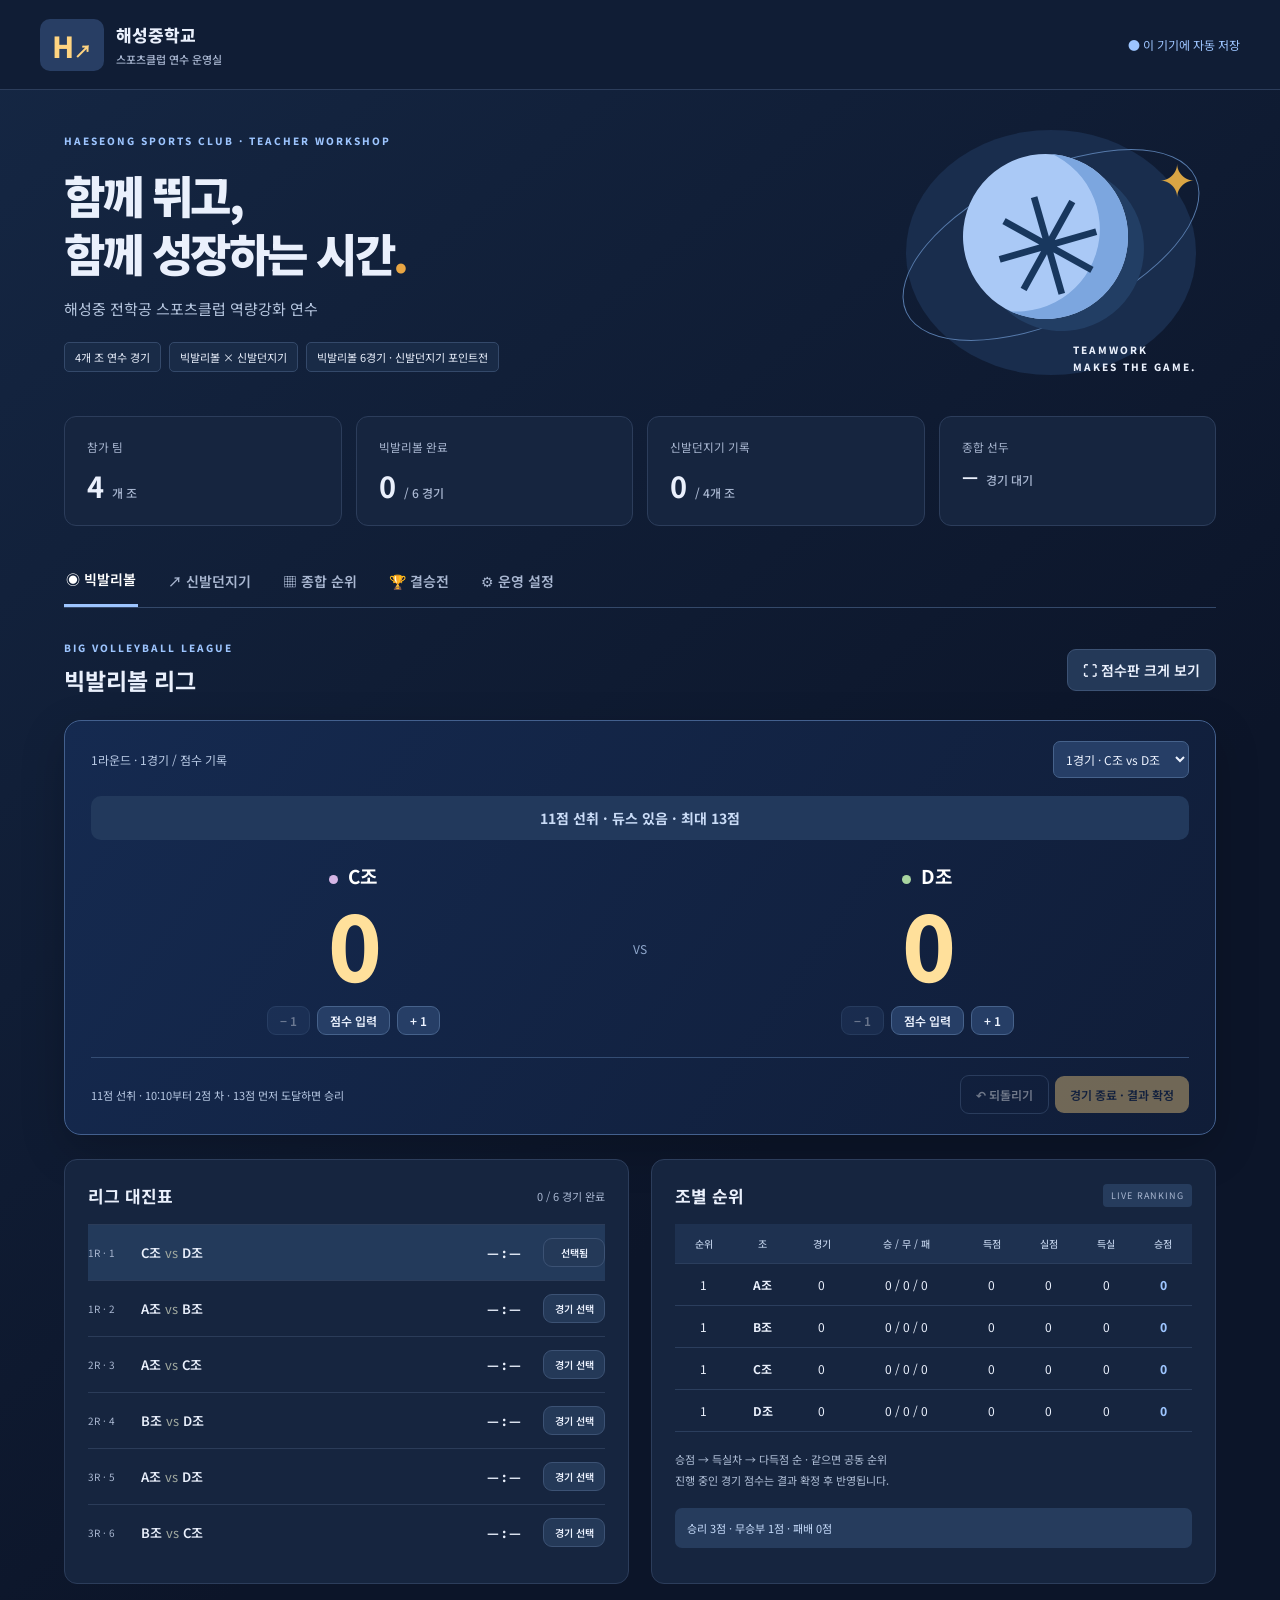
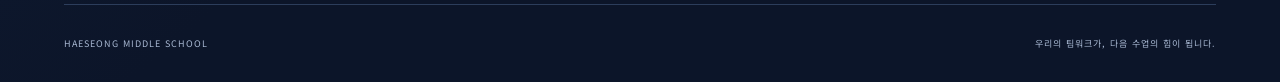
==== commit 2aeadecd: "Add championship final and per-person shoe toss points preserving results" ====
--- a/haeseong-league/index.html
+++ b/haeseong-league/index.html
@@ -1,12 +1,13 @@
 <!doctype html>
-<html lang="ko"><head><meta charset="utf-8"><meta name="viewport" content="width=device-width, initial-scale=1"><meta name="theme-color" content="#101c36"><title>해성중 · 스포츠클럽 리그</title><link rel="stylesheet" href="styles.css"><link rel="stylesheet" href="navy.css"></head>
+<html lang="ko"><head><meta charset="utf-8"><meta name="viewport" content="width=device-width, initial-scale=1"><meta name="theme-color" content="#101c36"><title>해성중 · 스포츠클럽 리그</title><link rel="stylesheet" href="styles.css"><link rel="stylesheet" href="navy.css?v=20261001-final"></head>
 <body><header class="top"><a class="brand" href="#"><span class="logo">H<span>↗</span></span><span>해성중학교<small>스포츠클럽 연수 운영실</small></span></a><span class="save" id="saveStatus">● 이 기기에 자동 저장</span></header>
 <main><section class="hero"><div><div class="eyebrow">HAESEONG SPORTS CLUB · TEACHER WORKSHOP</div><h1>함께 뛰고,<br>함께 성장하는 시간<span>.</span></h1><p>해성중 전학공 스포츠클럽 역량강화 연수</p><div class="tags"><span>4개 조 연수 경기</span><span>빅발리볼 × 신발던지기</span><span>빅발리볼 6경기 · 신발던지기 포인트전</span></div></div><div class="hero-art" aria-hidden="true"><div class="orbit"></div><div class="ball">✳</div><span class="art-label">TEAMWORK<br>MAKES THE GAME.</span><span class="star">✦</span></div></section>
-<section class="stats" id="stats"></section><nav class="tabs" aria-label="종목 선택"><button class="active" data-tab="volley">◉ 빅발리볼</button><button data-tab="shoe">↗ 신발던지기</button><button data-tab="overall">▦ 종합 순위</button><button data-tab="settings">⚙ 운영 설정</button></nav>
+<section class="stats" id="stats"></section><nav class="tabs" aria-label="종목 선택"><button class="active" data-tab="volley">◉ 빅발리볼</button><button data-tab="shoe">↗ 신발던지기</button><button data-tab="overall">▦ 종합 순위</button><button data-tab="final">🏆 결승전</button><button data-tab="settings">⚙ 운영 설정</button></nav>
 <div id="sportView"><div class="section-heading"><div><span class="eyebrow" id="sportCaption">BIG VOLLEYBALL LEAGUE</span><h2 id="sportTitle">빅발리볼 리그</h2></div><button id="fullScreen">⛶ 점수판 크게 보기</button></div>
 <section class="scoreboard" id="scoreboard"><div class="board-top"><span id="matchLabel"></span><select id="matchSelect" aria-label="점수판 경기 선택"></select><button id="exitFull">크게 보기 닫기</button></div><div id="gameOutcome" class="game-outcome" role="status" aria-live="polite"></div><div class="score-teams" id="scoreTeams"></div><div class="board-bottom"><span id="boardHint">점수를 누르면 1점씩 올라갑니다.</span><div><button id="undo">↶ 되돌리기</button><button class="finish" id="finish">경기 종료 · 결과 확정</button></div></div></section>
 <div class="league-grid"><section class="panel"><div class="panel-title"><h3>리그 대진표</h3><span id="progress"></span></div><div id="schedule"></div></section><section class="panel"><div class="panel-title"><h3>조별 순위</h3><span class="pill">LIVE RANKING</span></div><div id="standings" class="table-wrap"></div><p class="note">승점 → 득실차 → 다득점 순 · 같으면 공동 순위<br>진행 중인 경기 점수는 결과 확정 후 반영됩니다.</p><div class="rule-box" id="ruleSummary"></div></section></div></div>
-<section id="recordView" hidden class="panel"><div class="panel-title"><div><span class="eyebrow">SHOE TOSS POINTS</span><h2>신발던지기 포인트전</h2></div></div><p class="note">조별 합산 포인트로 순위를 정합니다. 빈칸은 미입력, 0점도 입력할 수 있습니다. 같은 점수는 공동 순위(1·1·3·4위)로 동일 승점을 받습니다.</p><div class="rule-box">포인트제 · 조별 합산 점수가 높을수록 상위 순위</div><div id="recordInputs" class="settings-grid record-grid"></div><h3>순위별 종합 반영 승점</h3><div id="recordPoints" class="settings-grid record-grid"></div><div class="actions"><button id="recordUndo">↶ 되돌리기</button><button id="recordFinish" class="primary">기록전 결과 확정</button></div><div id="recordOutcome" role="status"></div><div id="recordRanking" class="table-wrap"></div><p class="note">4개 조의 포인트를 모두 입력하고 결과를 확정하면 순위별 승점이 종합 순위에 반영됩니다.</p></section><section id="overallView" hidden class="panel"><div class="panel-title"><div><span class="eyebrow">ALL TOGETHER</span><h2>종합 순위</h2></div><button id="csv">결과 CSV 저장</button></div><p class="note">두 종목의 승점을 합산합니다. 종합 승점이 같으면 공동 순위입니다.</p><div id="overallTable" class="table-wrap"></div><button id="print">대진표 · 순위 인쇄</button></section>
+<section id="recordView" hidden class="panel"><div class="panel-title"><div><span class="eyebrow">SHOE TOSS POINTS</span><h2>신발던지기 포인트전</h2></div></div><p class="note">한 사람씩 5·10·20·30·50점 버튼을 누르면 조별 합계가 자동으로 올라갑니다. 0점도 기록할 수 있습니다. 아직 참여하지 않은 조는 순위에 미입력으로 표시됩니다. 같은 점수는 공동 순위(1·1·3·4위)로 동일 승점을 받습니다.</p><div class="rule-box">포인트제 · 조별 합산 점수가 높을수록 상위 순위</div><div id="recordInputs" class="settings-grid record-grid"></div><h3>순위별 종합 반영 승점</h3><div id="recordPoints" class="settings-grid record-grid"></div><div class="actions"><button id="recordUndo">↶ 되돌리기</button><button id="recordFinish" class="primary">기록전 결과 확정</button></div><div id="recordOutcome" role="status"></div><div id="recordRanking" class="table-wrap"></div><p class="note">기존 합계는 그대로 유지됩니다. 확정된 기록에 점수를 추가하려면 먼저 확정을 취소하세요. 4개 조의 포인트 입력을 마치고 결과를 확정하면 순위별 승점이 종합 순위에 반영됩니다.</p></section><section id="finalView" class="panel" hidden><span class="eyebrow">CHAMPIONSHIP FINAL</span><h2>종합 상위 2팀 결승전</h2><div id="finalSetup"><p id="finalReady"></p><div id="finalCandidates" class="actions"></div><button id="startFinal" class="primary">결승전 시작</button></div><div id="finalBoard"><div id="finalResult" class="game-outcome" role="status"></div><div id="finalScores" class="settings-grid"></div><p id="finalSeedNote" class="note"></p><div class="actions"><button id="finishFinal" class="primary">결승 결과 확정</button><button id="resetFinal">결승 진출 조 다시 선택</button></div></div></section><section id="overallView" hidden class="panel"><div class="panel-title"><div><span class="eyebrow">ALL TOGETHER</span><h2>종합 순위</h2></div><button id="csv">결과 CSV 저장</button></div><p class="note">두 종목의 승점을 합산합니다. 종합 승점이 같으면 공동 순위입니다.</p><div id="overallTable" class="table-wrap"></div><button id="print">대진표 · 순위 인쇄</button></section>
 <section id="settingsView" hidden class="panel"><h2>연수 운영 설정</h2><p class="note">승점 변경 시 확정된 경기의 순위도 다시 계산합니다.</p><form id="settingsForm"><div class="settings-grid"><label>승리 승점<input id="win" type="number" min="0" max="100" required></label><label>무승부 승점<input id="draw" type="number" min="0" max="100" required></label><label>패배 승점<input id="loss" type="number" min="0" max="100" required></label></div><button class="primary">설정 저장</button></form><div class="help"><h3>운영 방법</h3><p>① 대진표에서 경기를 선택합니다. ② 점수판 또는 점수 직접 입력으로 기록합니다. ③ 경기 종료 후 결과를 확정하면 승점과 순위가 갱신됩니다.</p><p>신발던지기는 조별 합산 포인트(점)를 입력하며 높은 점수 순으로 순위를 정합니다. 순위별 종합 반영 승점은 기본 9·6·3·0점이며 변경할 수 있습니다. 빅발리볼은 11점 선취, 10:10부터 2점 차로 승리하며 최대 13점까지만 진행합니다. 12:12에서는 다음 1점으로 승리합니다. 승리 표시 후 결과 확정 버튼을 누르면 승점에 반영됩니다. 같은 기록은 공동 순위이며 다음 순위는 건너뜁니다(1·1·3·4위). 이전 신발던지기 리그 기록은 백업에 보관되며 종합 순위에는 반영하지 않습니다.</p><p>기록은 현재 브라우저에 저장됩니다. 다른 기기와 자동 공유되지 않으므로 백업 파일을 활용하세요.</p></div><div class="actions"><button id="backup">기록 백업</button><label class="file-button">백업 불러오기<input type="file" id="restore" accept="application/json,.json" hidden></label><button class="danger" id="reset">전체 기록 초기화</button></div></section>
-<section id="printArea"></section><footer>HAESEONG MIDDLE SCHOOL <span>우리의 팀워크가, 다음 수업의 힘이 됩니다.</span></footer></main><div id="toast" role="status"></div><script src="league.js"></script><script src="record-ui.js"></script><script src="app.js"></script></body></html>
+<section id="printArea"></section><footer>HAESEONG MIDDLE SCHOOL <span>우리의 팀워크가, 다음 수업의 힘이 됩니다.</span></footer></main><div id="toast" role="status"></div><script src="league.js?v=20261001-final"></script><script src="record-ui.js?v=20261001-final"></script><script src="finals.js?v=20261001-final"></script><script src="app.js?v=20261001-final"></script></body></html>
 
+
--- a/haeseong-league/navy.css
+++ b/haeseong-league/navy.css
@@ -1,3 +1,4 @@
 :root{--ink:#eaf0fc;--green:#9dc5ff;--paper:#0c1529;--muted:#a9b7d1;--line:#2c3d5b}
 body{background:linear-gradient(140deg,#152744,#0c1529 65%);min-height:100vh}.top{background:#101d35}.logo{background:#283e64;color:#ffd481}.hero p,.help{color:#b6c6df}.hero-art{background:#192d4d}.ball{background:#aac9f6;color:#18375e;box-shadow:inset -25px -15px 0 #7ca6df,12px 16px 0 #223e64}.orbit{border-color:#577bac}.tags span,.tabs{border-color:#34496a}.tags span{background:#192b47}.stat,.panel{background:#16253f;border-color:#2c3d5b}button,.file-button{background:#243958;color:#edf3ff;border-color:#3c5274}.tabs button.active{color:#fff}.scoreboard{background:linear-gradient(125deg,#152a50,#101d38);border:1px solid #43608e;box-shadow:0 15px 45px #0003}.board-top,.board-bottom{color:#b8c9e4}.board-top select,.adjust button{background:#263e66;border-color:#46628b;color:#edf3ff}.score{color:#ffe09b}.score:disabled{opacity:1}.versus{color:#91a9ce}.board-bottom{border-color:#344d74}.board-bottom button{border-color:#50688e}.board-bottom .finish{background:#ffd582;color:#162543}.pill,.rule-box{background:#263c5d;color:#c8ddfc}.match{border-color:#2b3c59}.match.selected{background:#233a5b}.match.done .result{color:#ffd582}th{background:#1e3150;color:#b9c9e2}th,td{border-color:#2b3e5d}.help,.note{color:#b1c0d8}.settings-grid input,.app-dialog input{background:#10203a;color:#f2f6ff;border-color:#40597e}.app-dialog{background:#1b2f4f;color:#f0f5ff}.app-dialog::backdrop{background:#060f22bb}.app-dialog button:last-child,button.primary{background:#a9ceff;color:#14233e}#toast{background:#324d76;color:#fff}.danger{color:#ffb3af}footer{color:#a8b8d2}.game-outcome{margin:18px 0 0;padding:12px 16px;border-radius:10px;text-align:center;background:#22395c;color:#cadcf7;font-size:14px;font-weight:700}.game-outcome.deuce{background:#3b3158;color:#edd2ff;border:1px solid #9475c3}.game-outcome.won{background:#ffda8b;color:#14233d;font-size:25px;font-weight:900;box-shadow:0 0 25px #ffd58222}.scoreboard:fullscreen .game-outcome.won{font-size:5vh}.scoreboard:fullscreen .score{font-size:22vh}@media print{body{background:white;color:#14233e}th{background:#eee;color:#333}td:last-child{color:#14233e}}
 .record-grid{grid-template-columns:repeat(4,1fr)}.record-card{padding:18px;background:#22395c;border-radius:12px;font-weight:700}.record-card input{font-size:26px}#recordView select{padding:9px;background:#263e66;color:white;border:1px solid #46628b;border-radius:8px}#recordRanking{margin-top:18px}@media(max-width:750px){.record-grid{grid-template-columns:repeat(2,1fr)}}@media print{#recordView{display:none!important}}
+.final-number{display:block;font-size:48px;color:#ffda8b;margin:16px 0}.final-number small{font-size:18px;margin-left:8px}.point-buttons{display:flex;flex-wrap:wrap;gap:6px}.point-buttons button{padding:12px;min-width:58px}#recordInputs.record-grid{grid-template-columns:repeat(2,1fr)}#finalScores{grid-template-columns:repeat(2,1fr)}#finalCandidates input{display:inline;width:auto}#finalCandidates{margin:20px 0}@media(max-width:500px){#recordInputs.record-grid{grid-template-columns:1fr}.tabs{gap:8px;overflow:auto}.tabs button{white-space:nowrap}}@media print{#finalView{display:none!important}}
